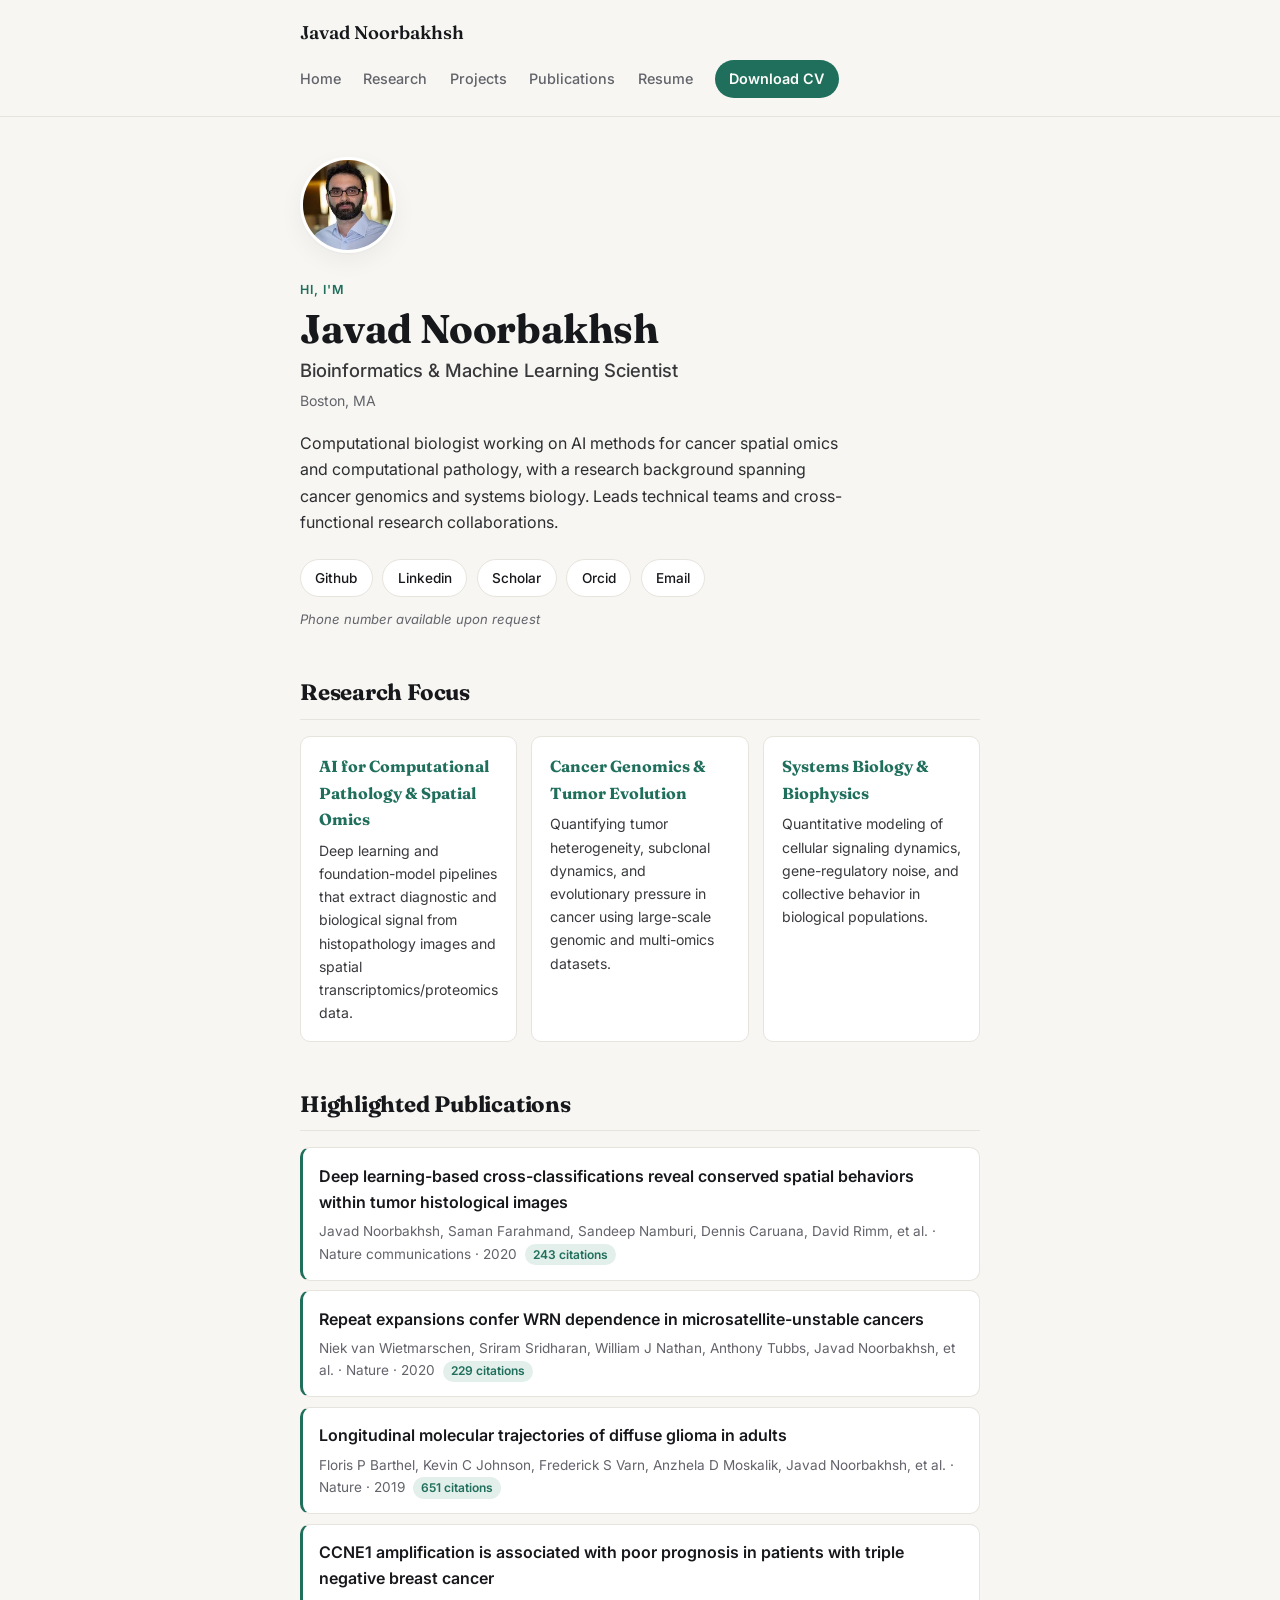
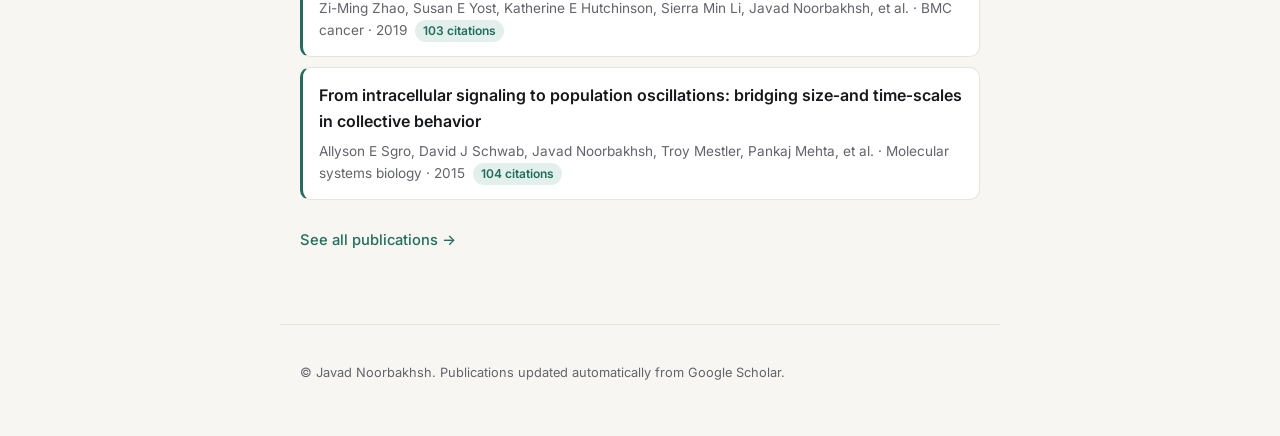
==== docs/index.html @ 7a8bcbe6 "Drop conference abstracts from publications AACR meeting abstracts are published as Supplement issue" ====
<!DOCTYPE html>
<html lang="en">
<head>
<meta charset="UTF-8">
<meta name="viewport" content="width=device-width, initial-scale=1.0">
<title>Javad Noorbakhsh</title>
<link rel="icon" href="data:image/svg+xml,%3Csvg xmlns='http://www.w3.org/2000/svg' viewBox='0 0 64 64'%3E%3Crect width='64' height='64' rx='14' fill='%231f6f5c'/%3E%3Ctext x='32' y='43' font-family='Georgia,serif' font-size='26' fill='%23fdfcf9' text-anchor='middle'%3EJN%3C/text%3E%3C/svg%3E">
<link rel="preconnect" href="https://fonts.googleapis.com">
<link rel="preconnect" href="https://fonts.gstatic.com" crossorigin>
<link href="https://fonts.googleapis.com/css2?family=Fraunces:opsz,wght@9..144,500;9..144,600;9..144,700&family=Inter:wght@400;500;600;700&display=swap" rel="stylesheet">
<link rel="stylesheet" href="static/css/style.css?v=95b42c0e">
<!-- Cloudflare Web Analytics -->
<script type='module' src='https://static.cloudflareinsights.com/beacon.min.js' data-cf-beacon='{"token": "6f290669b842490dbf010fffe3a1cbd2"}'></script>
<!-- End Cloudflare Web Analytics -->
</head>
<body>
<header class="site-header">
  <div class="header-inner">
    <a class="site-title" href="index.html">Javad Noorbakhsh</a>
    <nav>
      <a href="index.html">Home</a>
      <a href="research.html">Research</a>
      <a href="projects.html">Projects</a>
      <a href="publications.html">Publications</a>
      <a href="resume.html">Resume</a>
      <a href="resume.pdf?v=662eb0b9" class="btn-nav">Download CV</a>
    </nav>
  </div>
</header>
<main>

<section class="hero">
  <img class="avatar" src="static/images/profile.webp?v=7f73eb44" alt="Javad Noorbakhsh">
  <p class="kicker">Hi, I'm</p>
  <h1>Javad Noorbakhsh</h1>
  <p class="subtitle">Bioinformatics & Machine Learning Scientist</p>
  <p class="location">Boston, MA</p>
  <p class="bio">Computational biologist working on AI methods for cancer spatial omics and computational pathology, with a research background spanning cancer genomics and systems biology. Leads technical teams and cross-functional research collaborations.
</p>
  <ul class="social-links">
    
    <li><a href="https://github.com/javadnoorb" target="_blank" rel="noopener">Github</a></li>
    
    <li><a href="https://www.linkedin.com/in/javadnoorbakhsh/" target="_blank" rel="noopener">Linkedin</a></li>
    
    <li><a href="https://scholar.google.com/citations?user=xfENK6oAAAAJ" target="_blank" rel="noopener">Scholar</a></li>
    
    <li><a href="https://orcid.org/0000-0002-6196-8061" target="_blank" rel="noopener">Orcid</a></li>
    
    <li><a href="mailto:javad.noorbakhsh@gmail.com">Email</a></li>
  </ul>
  <p class="phone-note">Phone number available upon request</p>
</section>


<section class="research-focus">
  <h2>Research Focus</h2>
  <div class="focus-grid">
    
    <div class="focus-card">
      <h3>AI for Computational Pathology & Spatial Omics</h3>
      <p>Deep learning and foundation-model pipelines that extract diagnostic and biological signal from histopathology images and spatial transcriptomics/proteomics data.</p>
    </div>
    
    <div class="focus-card">
      <h3>Cancer Genomics & Tumor Evolution</h3>
      <p>Quantifying tumor heterogeneity, subclonal dynamics, and evolutionary pressure in cancer using large-scale genomic and multi-omics datasets.</p>
    </div>
    
    <div class="focus-card">
      <h3>Systems Biology & Biophysics</h3>
      <p>Quantitative modeling of cellular signaling dynamics, gene-regulatory noise, and collective behavior in biological populations.</p>
    </div>
    
  </div>
</section>



<section class="recent-publications">
  <h2>Highlighted Publications</h2>
  <ul class="pub-list">
    
    <li>
      <a href="https://www.nature.com/articles/s41467-020-20030-5" target="_blank" rel="noopener">Deep learning-based cross-classifications reveal conserved spatial behaviors within tumor histological images</a>
      <span class="pub-meta">
        Javad Noorbakhsh, Saman Farahmand, Sandeep Namburi, Dennis Caruana, David Rimm, et al. &middot; Nature communications &middot; 2020<span class="citation-badge">243 citations</span>
      </span>
    </li>
    
    <li>
      <a href="https://www.nature.com/articles/s41586-020-2769-8" target="_blank" rel="noopener">Repeat expansions confer WRN dependence in microsatellite-unstable cancers</a>
      <span class="pub-meta">
        Niek van Wietmarschen, Sriram Sridharan, William J Nathan, Anthony Tubbs, Javad Noorbakhsh, et al. &middot; Nature &middot; 2020<span class="citation-badge">229 citations</span>
      </span>
    </li>
    
    <li>
      <a href="https://www.nature.com/articles/s41586-019-1775-1" target="_blank" rel="noopener">Longitudinal molecular trajectories of diffuse glioma in adults</a>
      <span class="pub-meta">
        Floris P Barthel, Kevin C Johnson, Frederick S Varn, Anzhela D Moskalik, Javad Noorbakhsh, et al. &middot; Nature &middot; 2019<span class="citation-badge">651 citations</span>
      </span>
    </li>
    
    <li>
      <a href="https://link.springer.com/article/10.1186/s12885-019-5290-4" target="_blank" rel="noopener">CCNE1 amplification is associated with poor prognosis in patients with triple negative breast cancer</a>
      <span class="pub-meta">
        Zi-Ming Zhao, Susan E Yost, Katherine E Hutchinson, Sierra Min Li, Javad Noorbakhsh, et al. &middot; BMC cancer &middot; 2019<span class="citation-badge">103 citations</span>
      </span>
    </li>
    
    <li>
      <a href="https://link.springer.com/article/10.15252/msb.20145352" target="_blank" rel="noopener">From intracellular signaling to population oscillations: bridging size‐and time‐scales in collective behavior</a>
      <span class="pub-meta">
        Allyson E Sgro, David J Schwab, Javad Noorbakhsh, Troy Mestler, Pankaj Mehta, et al. &middot; Molecular systems biology &middot; 2015<span class="citation-badge">104 citations</span>
      </span>
    </li>
    
  </ul>
  <a class="see-all" href="publications.html">See all publications &rarr;</a>
</section>


</main>
<footer class="site-footer">
  <p>&copy; Javad Noorbakhsh. Publications updated automatically from Google Scholar.</p>
</footer>
</body>
</html>
---- docs/static/css/style.css ----
:root {
  --bg: #f7f6f2;
  --surface: #ffffff;
  --text: #17181c;
  --muted: #63646b;
  --border: #e7e4dd;
  --accent: #1f6f5c;
  --accent-soft: #e3efea;
  --accent-contrast: #fdfcf9;
  --max-width: 720px;
  --shadow: 0 1px 2px rgba(23, 24, 28, 0.04), 0 8px 24px rgba(23, 24, 28, 0.05);
}

@media (prefers-color-scheme: dark) {
  :root {
    --bg: #14161a;
    --surface: #1c1f24;
    --text: #ecebe7;
    --muted: #9b9ca3;
    --border: #2b2e34;
    --accent: #55d6bb;
    --accent-soft: rgba(85, 214, 187, 0.12);
    --accent-contrast: #0c1210;
    --shadow: 0 1px 2px rgba(0, 0, 0, 0.2), 0 8px 24px rgba(0, 0, 0, 0.3);
  }
}

* { box-sizing: border-box; }

body {
  margin: 0;
  overflow-x: hidden;
  background: var(--bg);
  color: var(--text);
  font-family: "Inter", -apple-system, BlinkMacSystemFont, "Segoe UI", Roboto, Helvetica, Arial, sans-serif;
  line-height: 1.65;
  -webkit-font-smoothing: antialiased;
}

h1, h2 {
  font-family: "Fraunces", Georgia, "Times New Roman", serif;
  letter-spacing: -0.01em;
}

main {
  max-width: var(--max-width);
  margin: 0 auto;
  padding: 2.5rem 1.25rem 4.5rem;
}

/* Header */

.site-header {
  position: sticky;
  top: 0;
  z-index: 10;
  background: color-mix(in srgb, var(--bg) 88%, transparent);
  backdrop-filter: blur(10px);
  border-bottom: 1px solid var(--border);
}

.header-inner {
  display: flex;
  flex-wrap: wrap;
  align-items: center;
  justify-content: space-between;
  gap: 0.75rem;
  max-width: var(--max-width);
  margin: 0 auto;
  padding: 1.1rem 1.25rem;
}

.site-title {
  font-family: "Fraunces", Georgia, serif;
  font-weight: 600;
  font-size: 1.15rem;
  color: var(--text);
  text-decoration: none;
}

.site-header nav {
  display: flex;
  flex-wrap: wrap;
  align-items: center;
  justify-content: flex-end;
  gap: 0.6rem 1.4rem;
}

@media (max-width: 480px) {
  .header-inner {
    justify-content: center;
  }

  .site-header nav {
    justify-content: center;
    width: 100%;
    gap: 0.5rem 0.9rem;
  }

  .site-header nav a {
    font-size: 0.85rem;
  }
}

.site-header nav a {
  color: var(--muted);
  text-decoration: none;
  font-size: 0.9rem;
  font-weight: 500;
  transition: color 0.15s ease;
}

.site-header nav a:hover { color: var(--accent); }

.site-header nav a.btn-nav {
  color: var(--accent-contrast);
  background: var(--accent);
  padding: 0.45rem 0.9rem;
  border-radius: 999px;
  font-weight: 600;
}

.site-header nav a.btn-nav:hover {
  opacity: 0.9;
  color: var(--accent-contrast);
}

/* Hero */

.avatar {
  width: 96px;
  height: 96px;
  border-radius: 50%;
  object-fit: cover;
  margin-bottom: 1.25rem;
  box-shadow: var(--shadow);
  border: 3px solid var(--surface);
}

.kicker {
  text-transform: uppercase;
  letter-spacing: 0.08em;
  font-size: 0.78rem;
  font-weight: 600;
  color: var(--accent);
  margin: 0 0 0.35rem;
}

.hero h1 {
  margin: 0 0 0.2rem;
  font-size: 2.5rem;
  line-height: 1.15;
}

.hero .subtitle {
  color: var(--text);
  opacity: 0.85;
  margin: 0;
  font-size: 1.15rem;
  font-weight: 500;
}

.hero .location {
  color: var(--muted);
  margin: 0.2rem 0 1.1rem;
  font-size: 0.88rem;
}

.hero .bio {
  margin: 0 0 1.5rem;
  max-width: 56ch;
  color: var(--text);
  opacity: 0.9;
}

.social-links {
  list-style: none;
  padding: 0;
  margin: 0;
  display: flex;
  flex-wrap: wrap;
  gap: 0.6rem;
}

.social-links a {
  display: inline-block;
  color: var(--text);
  background: var(--surface);
  border: 1px solid var(--border);
  text-decoration: none;
  font-size: 0.85rem;
  font-weight: 500;
  padding: 0.4rem 0.9rem;
  border-radius: 999px;
  transition: border-color 0.15s ease, color 0.15s ease, transform 0.15s ease;
}

.social-links a:hover {
  border-color: var(--accent);
  color: var(--accent);
  transform: translateY(-1px);
}

.phone-note {
  margin: 0.75rem 0 0;
  color: var(--muted);
  font-size: 0.82rem;
  font-style: italic;
}

/* Section headings */

h2 {
  font-size: 1.4rem;
  margin-top: 2.75rem;
  margin-bottom: 1rem;
  padding-bottom: 0.5rem;
  border-bottom: 1px solid var(--border);
}

.focus-grid {
  display: grid;
  grid-template-columns: repeat(auto-fit, minmax(200px, 1fr));
  gap: 0.9rem;
}

.focus-card {
  padding: 1rem 1.1rem;
  background: var(--surface);
  border: 1px solid var(--border);
  border-radius: 10px;
}

.focus-card h3 {
  font-family: "Fraunces", Georgia, serif;
  font-size: 1rem;
  margin: 0 0 0.4rem;
  color: var(--accent);
}

.focus-card p {
  margin: 0;
  font-size: 0.88rem;
  color: var(--text);
  opacity: 0.85;
}

.page-intro {
  color: var(--muted);
  margin-top: -0.5rem;
}

.highlight-grid {
  display: grid;
  grid-template-columns: repeat(auto-fit, minmax(260px, 1fr));
  gap: 1.1rem;
  margin-top: 1.5rem;
}

.highlight-card {
  display: block;
  background: var(--surface);
  border: 1px solid var(--border);
  border-radius: 12px;
  overflow: hidden;
  text-decoration: none;
  color: var(--text);
  transition: box-shadow 0.15s ease, transform 0.15s ease;
}

.highlight-card:hover {
  box-shadow: var(--shadow);
  transform: translateY(-2px);
}

.highlight-card img {
  display: block;
  width: 100%;
  height: auto;
  background: var(--accent-soft);
}

.highlight-body {
  padding: 1rem 1.1rem 1.2rem;
}

.highlight-body h3 {
  font-family: "Fraunces", Georgia, serif;
  font-size: 1.05rem;
  margin: 0 0 0.3rem;
  line-height: 1.35;
}

.highlight-summary {
  margin: 0.6rem 0 0;
  font-size: 0.88rem;
  opacity: 0.85;
}

.project-grid {
  display: grid;
  grid-template-columns: repeat(auto-fit, minmax(260px, 1fr));
  gap: 1.1rem;
  margin-top: 1.5rem;
}

.project-card {
  background: var(--surface);
  border: 1px solid var(--border);
  border-radius: 12px;
  overflow: hidden;
  transition: box-shadow 0.15s ease, transform 0.15s ease;
}

.project-card:hover {
  box-shadow: var(--shadow);
  transform: translateY(-2px);
}

.project-link-block {
  display: block;
  text-decoration: none;
  color: var(--text);
}

.project-link-block img {
  display: block;
  width: 100%;
  height: auto;
  background: var(--accent-soft);
}

.project-source-link {
  display: block;
  padding: 0 1.1rem 1rem;
  margin-top: -0.4rem;
  color: var(--accent);
  text-decoration: none;
  font-size: 0.8rem;
  font-weight: 500;
}

.project-source-link:hover {
  text-decoration: underline;
}

.project-body {
  padding: 1rem 1.1rem 1.2rem;
}

.project-body h3 {
  font-family: "Fraunces", Georgia, serif;
  font-size: 1.05rem;
  margin: 0 0 0.4rem;
  line-height: 1.35;
}

.project-description {
  margin: 0;
  font-size: 0.88rem;
  opacity: 0.85;
}

.tag-list {
  display: flex;
  flex-wrap: wrap;
  gap: 0.4rem;
  list-style: none;
  padding: 0;
  margin: 0.7rem 0 0;
}

.tag-list li {
  background: var(--accent-soft);
  color: var(--accent);
  border-radius: 999px;
  padding: 0.22rem 0.7rem;
  font-size: 0.75rem;
  font-weight: 600;
}

.year-heading {
  font-size: 1.1rem;
  color: var(--muted);
  margin-top: 2.25rem;
  margin-bottom: 0.75rem;
  padding-bottom: 0.35rem;
  border-bottom: 1px solid var(--border);
}

/* Publication cards */

.pub-list {
  list-style: none;
  padding: 0;
  margin: 1rem 0;
  display: flex;
  flex-direction: column;
  gap: 0.6rem;
}

.pub-list li {
  padding: 0.9rem 1rem;
  background: var(--surface);
  border: 1px solid var(--border);
  border-left: 3px solid var(--accent);
  border-radius: 10px;
  transition: box-shadow 0.15s ease, transform 0.15s ease;
}

.pub-list li:hover {
  box-shadow: var(--shadow);
  transform: translateY(-1px);
}

.pub-list a {
  color: var(--text);
  text-decoration: none;
  font-weight: 600;
  line-height: 1.4;
}

.pub-list a:hover { color: var(--accent); }

.pub-meta {
  display: block;
  color: var(--muted);
  font-size: 0.85rem;
  margin-top: 0.3rem;
}

.citation-badge {
  display: inline-block;
  margin-left: 0.5rem;
  padding: 0.05rem 0.5rem;
  background: var(--accent-soft);
  color: var(--accent);
  border-radius: 999px;
  font-size: 0.75rem;
  font-weight: 600;
}

.see-all {
  display: inline-block;
  margin-top: 0.75rem;
  color: var(--accent);
  text-decoration: none;
  font-size: 0.92rem;
  font-weight: 500;
}

.see-all:hover { text-decoration: underline; }

/* Resume timeline */

.timeline {
  list-style: none;
  padding: 0 0 0 1.1rem;
  border-left: 2px solid var(--border);
  margin: 1rem 0 0;
}

.timeline li {
  position: relative;
  padding: 0 0 1.4rem 0.8rem;
}

.timeline li::before {
  content: "";
  position: absolute;
  left: -1.5rem;
  top: 0.35rem;
  width: 9px;
  height: 9px;
  border-radius: 50%;
  background: var(--accent);
  box-shadow: 0 0 0 3px var(--accent-soft);
}

.timeline li:last-child { padding-bottom: 0; }

.timeline summary {
  cursor: pointer;
  list-style: none;
}

.timeline summary::-webkit-details-marker { display: none; }

.timeline summary::before {
  content: "\25B8";
  display: inline-block;
  width: 1em;
  margin-right: 0.3rem;
  color: var(--accent);
  transition: transform 0.15s ease;
}

.timeline details[open] summary::before {
  transform: rotate(90deg);
}

.bullets {
  margin: 0.6rem 0 0;
  padding-left: 1.1rem;
}

.bullets li {
  color: var(--text);
  opacity: 0.9;
  font-size: 0.92rem;
  margin-bottom: 0.35rem;
  padding: 0;
}

.bullets li::before { content: none; }

.skill-group-label {
  font-weight: 600;
  font-size: 0.85rem;
  color: var(--muted);
  margin: 1.1rem 0 0.5rem;
}

.skills {
  display: flex;
  flex-wrap: wrap;
  gap: 0.5rem;
  list-style: none;
  padding: 0;
  margin: 0 0 0.5rem;
}

.skills li {
  background: var(--accent-soft);
  color: var(--accent);
  border-radius: 999px;
  padding: 0.32rem 0.9rem;
  font-size: 0.82rem;
  font-weight: 600;
}

.download-link {
  display: inline-block;
  color: var(--accent-contrast);
  background: var(--accent);
  text-decoration: none;
  font-weight: 600;
  font-size: 0.9rem;
  padding: 0.55rem 1.1rem;
  border-radius: 999px;
  transition: opacity 0.15s ease;
}

.download-link:hover { opacity: 0.88; }

.site-footer {
  max-width: var(--max-width);
  margin: 0 auto;
  padding: 1.5rem 1.25rem 2.5rem;
  color: var(--muted);
  font-size: 0.8rem;
  border-top: 1px solid var(--border);
}
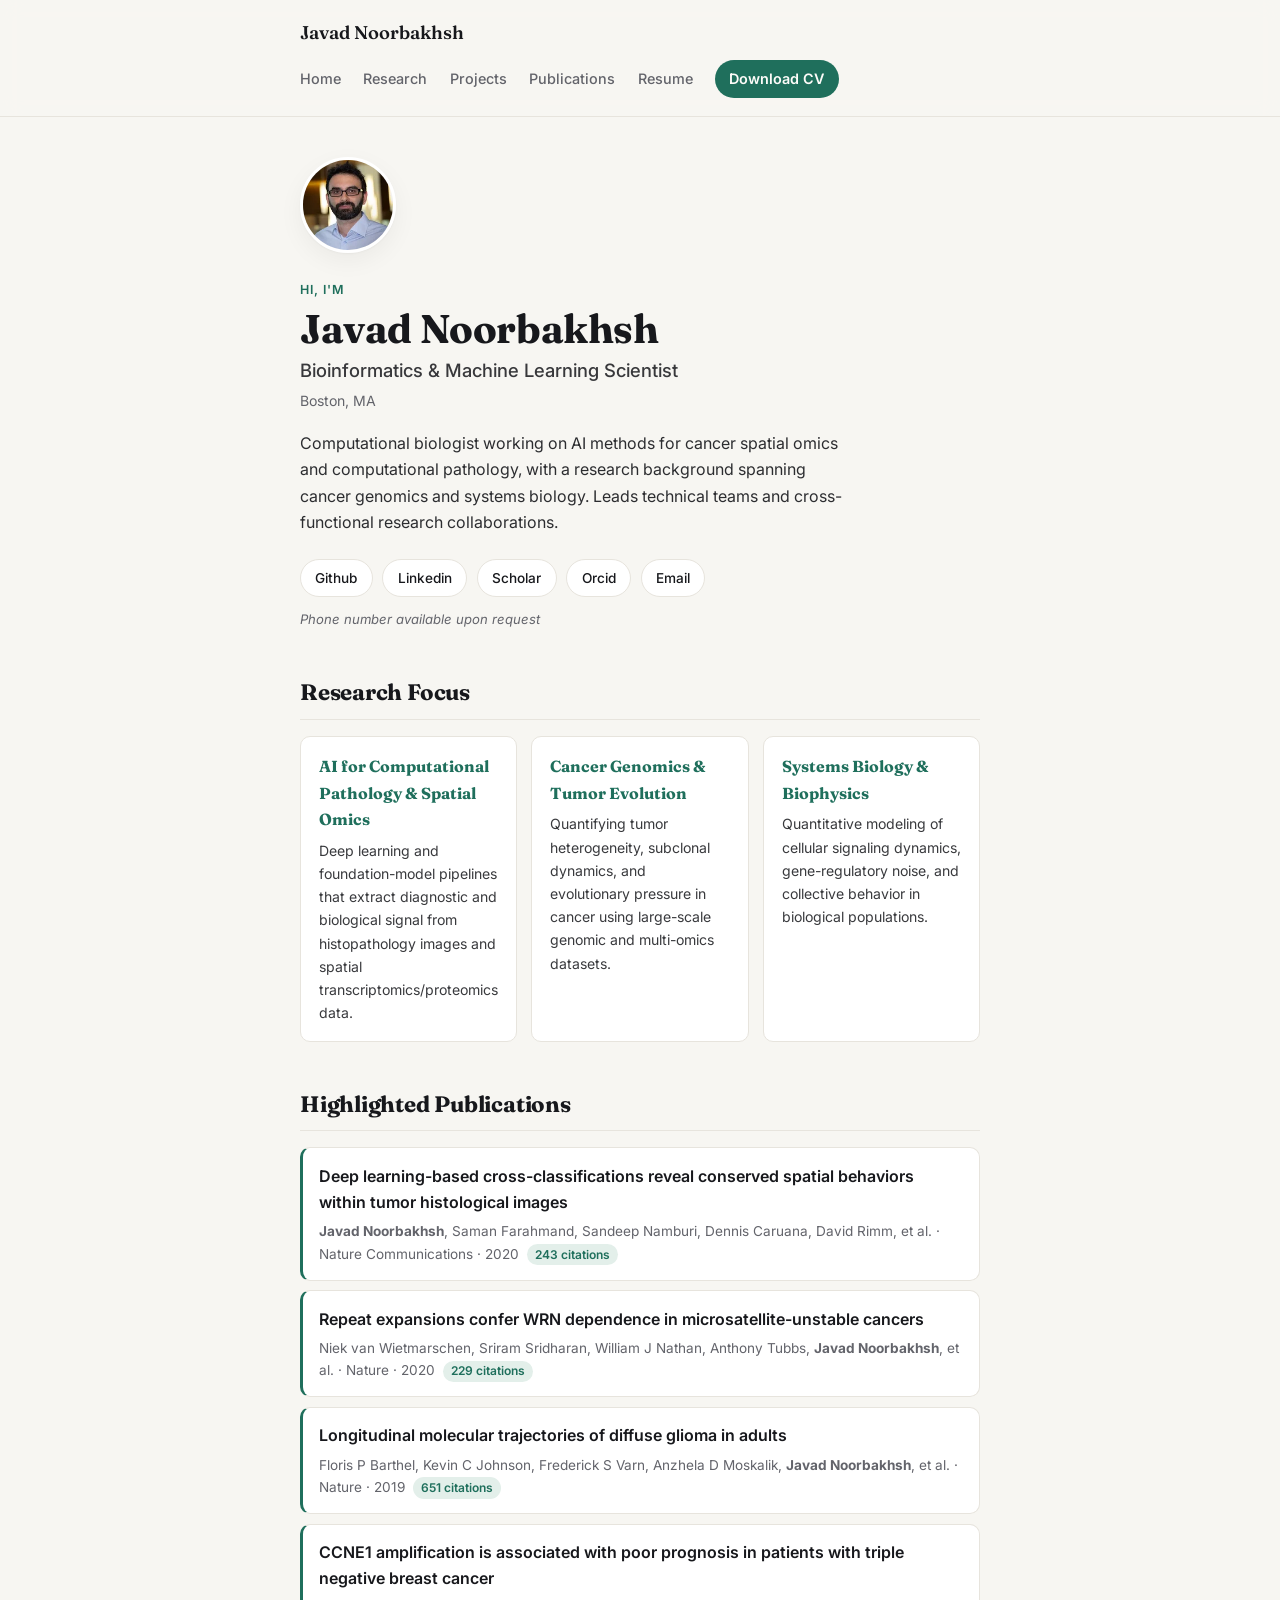
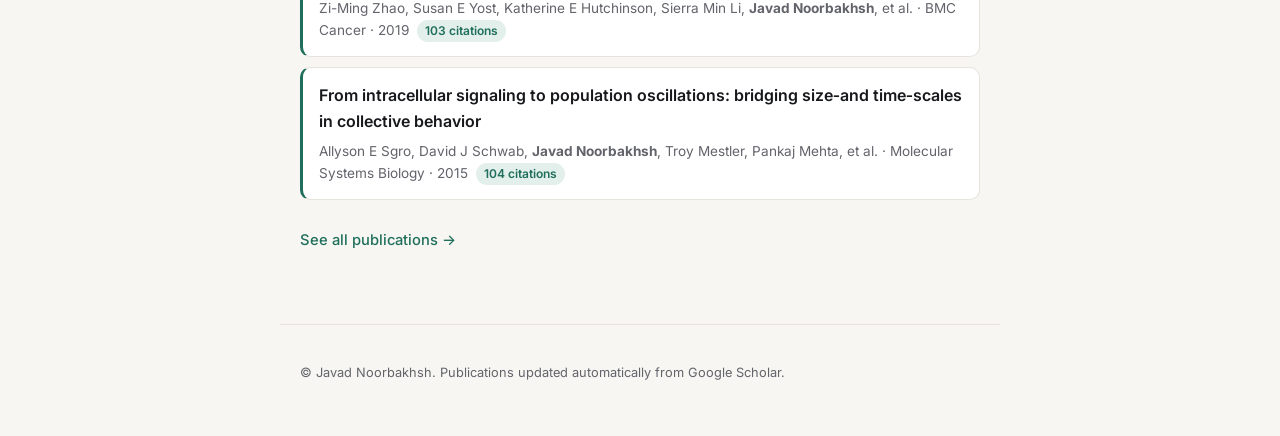
==== commit 5068483a: "Normalize author lists and venues on website Use the same format_authors/format_venue filters as the" ====
--- a/docs/index.html
+++ b/docs/index.html
@@ -23,7 +23,7 @@
       <a href="projects.html">Projects</a>
       <a href="publications.html">Publications</a>
       <a href="resume.html">Resume</a>
-      <a href="resume.pdf?v=662eb0b9" class="btn-nav">Download CV</a>
+      <a href="resume.pdf?v=d8eda64f" class="btn-nav">Download CV</a>
     </nav>
   </div>
 </header>
@@ -84,35 +84,35 @@
     <li>
       <a href="https://www.nature.com/articles/s41467-020-20030-5" target="_blank" rel="noopener">Deep learning-based cross-classifications reveal conserved spatial behaviors within tumor histological images</a>
       <span class="pub-meta">
-        Javad Noorbakhsh, Saman Farahmand, Sandeep Namburi, Dennis Caruana, David Rimm, et al. &middot; Nature communications &middot; 2020<span class="citation-badge">243 citations</span>
+        <strong>Javad Noorbakhsh</strong>, Saman Farahmand, Sandeep Namburi, Dennis Caruana, David Rimm, et al. &middot; Nature Communications &middot; 2020<span class="citation-badge">243 citations</span>
       </span>
     </li>
     
     <li>
       <a href="https://www.nature.com/articles/s41586-020-2769-8" target="_blank" rel="noopener">Repeat expansions confer WRN dependence in microsatellite-unstable cancers</a>
       <span class="pub-meta">
-        Niek van Wietmarschen, Sriram Sridharan, William J Nathan, Anthony Tubbs, Javad Noorbakhsh, et al. &middot; Nature &middot; 2020<span class="citation-badge">229 citations</span>
+        Niek van Wietmarschen, Sriram Sridharan, William J Nathan, Anthony Tubbs, <strong>Javad Noorbakhsh</strong>, et al. &middot; Nature &middot; 2020<span class="citation-badge">229 citations</span>
       </span>
     </li>
     
     <li>
       <a href="https://www.nature.com/articles/s41586-019-1775-1" target="_blank" rel="noopener">Longitudinal molecular trajectories of diffuse glioma in adults</a>
       <span class="pub-meta">
-        Floris P Barthel, Kevin C Johnson, Frederick S Varn, Anzhela D Moskalik, Javad Noorbakhsh, et al. &middot; Nature &middot; 2019<span class="citation-badge">651 citations</span>
+        Floris P Barthel, Kevin C Johnson, Frederick S Varn, Anzhela D Moskalik, <strong>Javad Noorbakhsh</strong>, et al. &middot; Nature &middot; 2019<span class="citation-badge">651 citations</span>
       </span>
     </li>
     
     <li>
       <a href="https://link.springer.com/article/10.1186/s12885-019-5290-4" target="_blank" rel="noopener">CCNE1 amplification is associated with poor prognosis in patients with triple negative breast cancer</a>
       <span class="pub-meta">
-        Zi-Ming Zhao, Susan E Yost, Katherine E Hutchinson, Sierra Min Li, Javad Noorbakhsh, et al. &middot; BMC cancer &middot; 2019<span class="citation-badge">103 citations</span>
+        Zi-Ming Zhao, Susan E Yost, Katherine E Hutchinson, Sierra Min Li, <strong>Javad Noorbakhsh</strong>, et al. &middot; BMC Cancer &middot; 2019<span class="citation-badge">103 citations</span>
       </span>
     </li>
     
     <li>
       <a href="https://link.springer.com/article/10.15252/msb.20145352" target="_blank" rel="noopener">From intracellular signaling to population oscillations: bridging size‐and time‐scales in collective behavior</a>
       <span class="pub-meta">
-        Allyson E Sgro, David J Schwab, Javad Noorbakhsh, Troy Mestler, Pankaj Mehta, et al. &middot; Molecular systems biology &middot; 2015<span class="citation-badge">104 citations</span>
+        Allyson E Sgro, David J Schwab, <strong>Javad Noorbakhsh</strong>, Troy Mestler, Pankaj Mehta, et al. &middot; Molecular Systems Biology &middot; 2015<span class="citation-badge">104 citations</span>
       </span>
     </li>
     
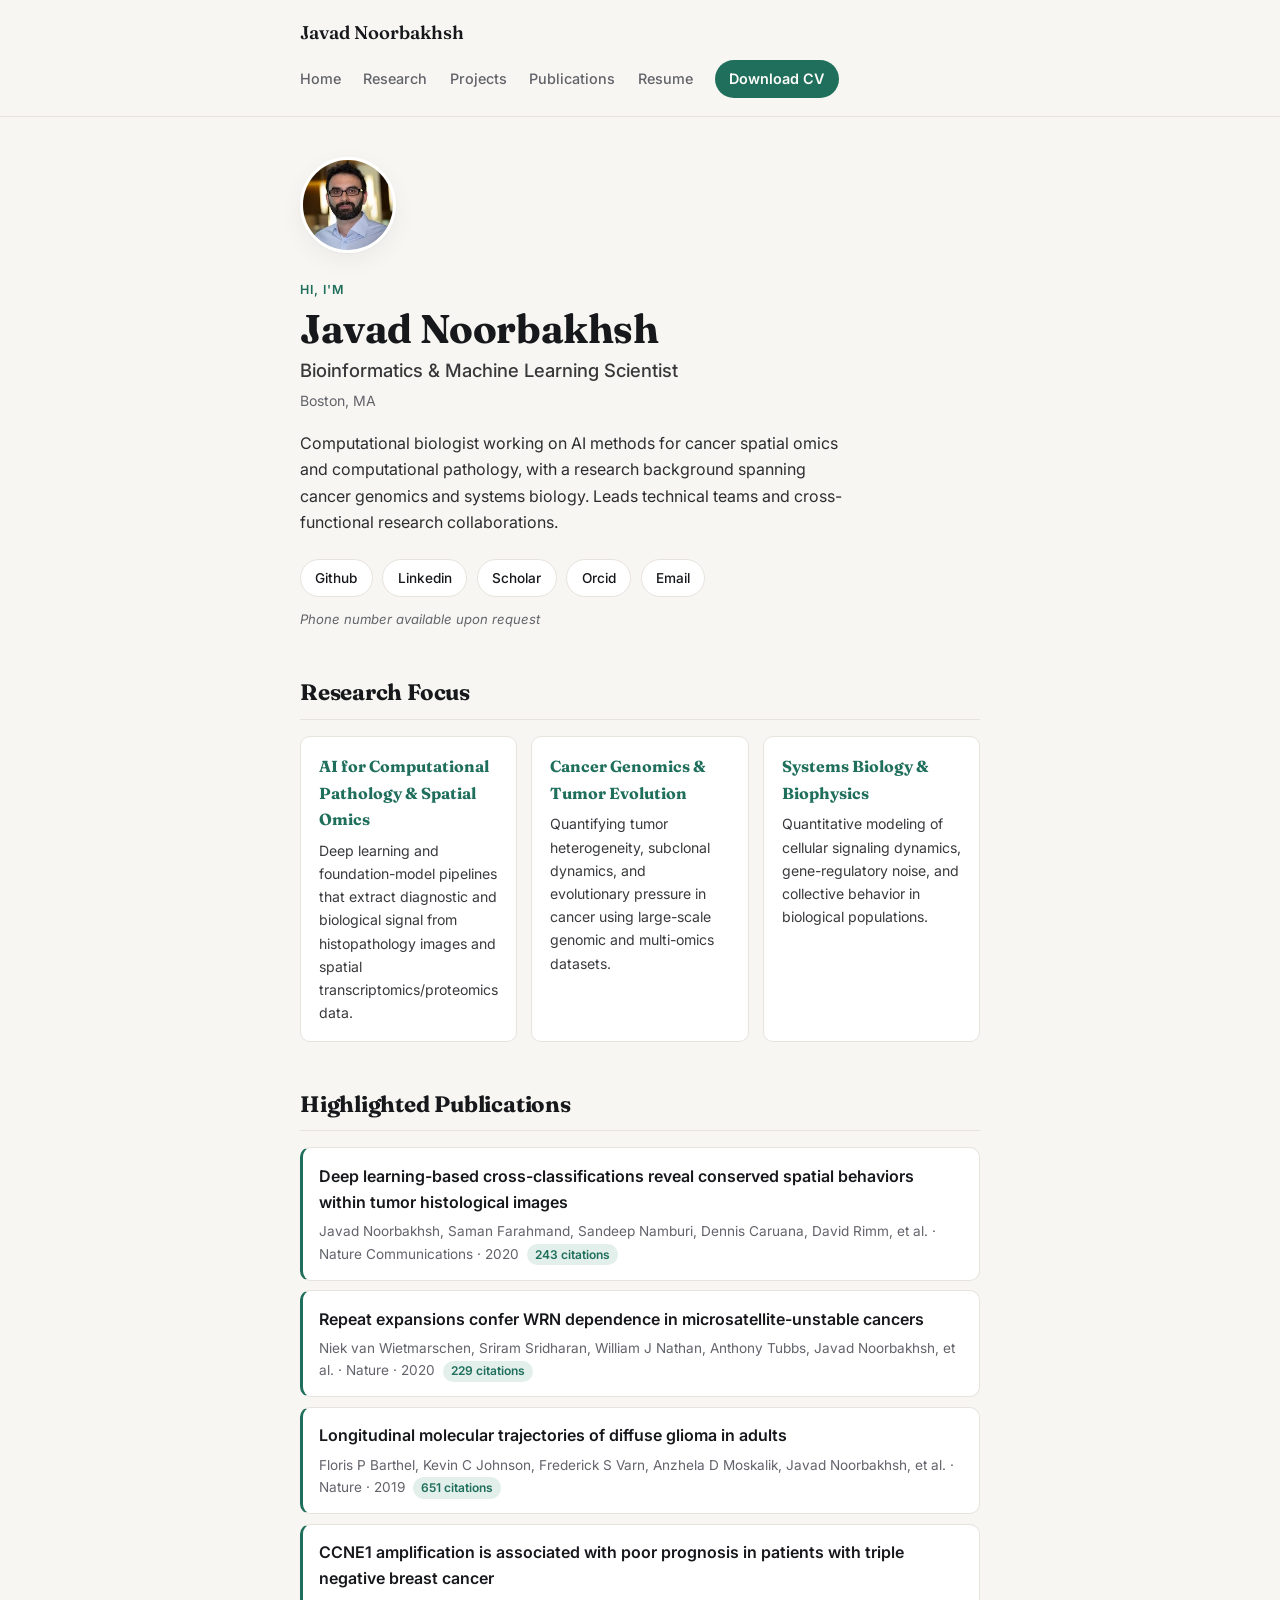
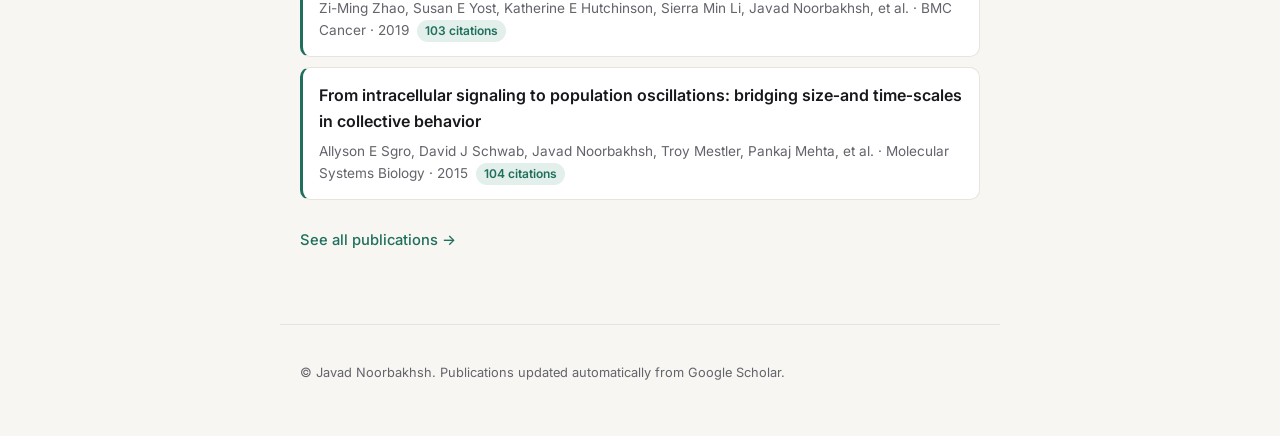
==== commit 70736b01: "Emphasize paper titles, not the owner's name Bolding the owner's name in every author list competed " ====
--- a/docs/index.html
+++ b/docs/index.html
@@ -23,7 +23,7 @@
       <a href="projects.html">Projects</a>
       <a href="publications.html">Publications</a>
       <a href="resume.html">Resume</a>
-      <a href="resume.pdf?v=d8eda64f" class="btn-nav">Download CV</a>
+      <a href="resume.pdf?v=66e9c95d" class="btn-nav">Download CV</a>
     </nav>
   </div>
 </header>
@@ -84,35 +84,35 @@
     <li>
       <a href="https://www.nature.com/articles/s41467-020-20030-5" target="_blank" rel="noopener">Deep learning-based cross-classifications reveal conserved spatial behaviors within tumor histological images</a>
       <span class="pub-meta">
-        <strong>Javad Noorbakhsh</strong>, Saman Farahmand, Sandeep Namburi, Dennis Caruana, David Rimm, et al. &middot; Nature Communications &middot; 2020<span class="citation-badge">243 citations</span>
+        Javad Noorbakhsh, Saman Farahmand, Sandeep Namburi, Dennis Caruana, David Rimm, et al. &middot; Nature Communications &middot; 2020<span class="citation-badge">243 citations</span>
       </span>
     </li>
     
     <li>
       <a href="https://www.nature.com/articles/s41586-020-2769-8" target="_blank" rel="noopener">Repeat expansions confer WRN dependence in microsatellite-unstable cancers</a>
       <span class="pub-meta">
-        Niek van Wietmarschen, Sriram Sridharan, William J Nathan, Anthony Tubbs, <strong>Javad Noorbakhsh</strong>, et al. &middot; Nature &middot; 2020<span class="citation-badge">229 citations</span>
+        Niek van Wietmarschen, Sriram Sridharan, William J Nathan, Anthony Tubbs, Javad Noorbakhsh, et al. &middot; Nature &middot; 2020<span class="citation-badge">229 citations</span>
       </span>
     </li>
     
     <li>
       <a href="https://www.nature.com/articles/s41586-019-1775-1" target="_blank" rel="noopener">Longitudinal molecular trajectories of diffuse glioma in adults</a>
       <span class="pub-meta">
-        Floris P Barthel, Kevin C Johnson, Frederick S Varn, Anzhela D Moskalik, <strong>Javad Noorbakhsh</strong>, et al. &middot; Nature &middot; 2019<span class="citation-badge">651 citations</span>
+        Floris P Barthel, Kevin C Johnson, Frederick S Varn, Anzhela D Moskalik, Javad Noorbakhsh, et al. &middot; Nature &middot; 2019<span class="citation-badge">651 citations</span>
       </span>
     </li>
     
     <li>
       <a href="https://link.springer.com/article/10.1186/s12885-019-5290-4" target="_blank" rel="noopener">CCNE1 amplification is associated with poor prognosis in patients with triple negative breast cancer</a>
       <span class="pub-meta">
-        Zi-Ming Zhao, Susan E Yost, Katherine E Hutchinson, Sierra Min Li, <strong>Javad Noorbakhsh</strong>, et al. &middot; BMC Cancer &middot; 2019<span class="citation-badge">103 citations</span>
+        Zi-Ming Zhao, Susan E Yost, Katherine E Hutchinson, Sierra Min Li, Javad Noorbakhsh, et al. &middot; BMC Cancer &middot; 2019<span class="citation-badge">103 citations</span>
       </span>
     </li>
     
     <li>
       <a href="https://link.springer.com/article/10.15252/msb.20145352" target="_blank" rel="noopener">From intracellular signaling to population oscillations: bridging size‐and time‐scales in collective behavior</a>
       <span class="pub-meta">
-        Allyson E Sgro, David J Schwab, <strong>Javad Noorbakhsh</strong>, Troy Mestler, Pankaj Mehta, et al. &middot; Molecular Systems Biology &middot; 2015<span class="citation-badge">104 citations</span>
+        Allyson E Sgro, David J Schwab, Javad Noorbakhsh, Troy Mestler, Pankaj Mehta, et al. &middot; Molecular Systems Biology &middot; 2015<span class="citation-badge">104 citations</span>
       </span>
     </li>
     
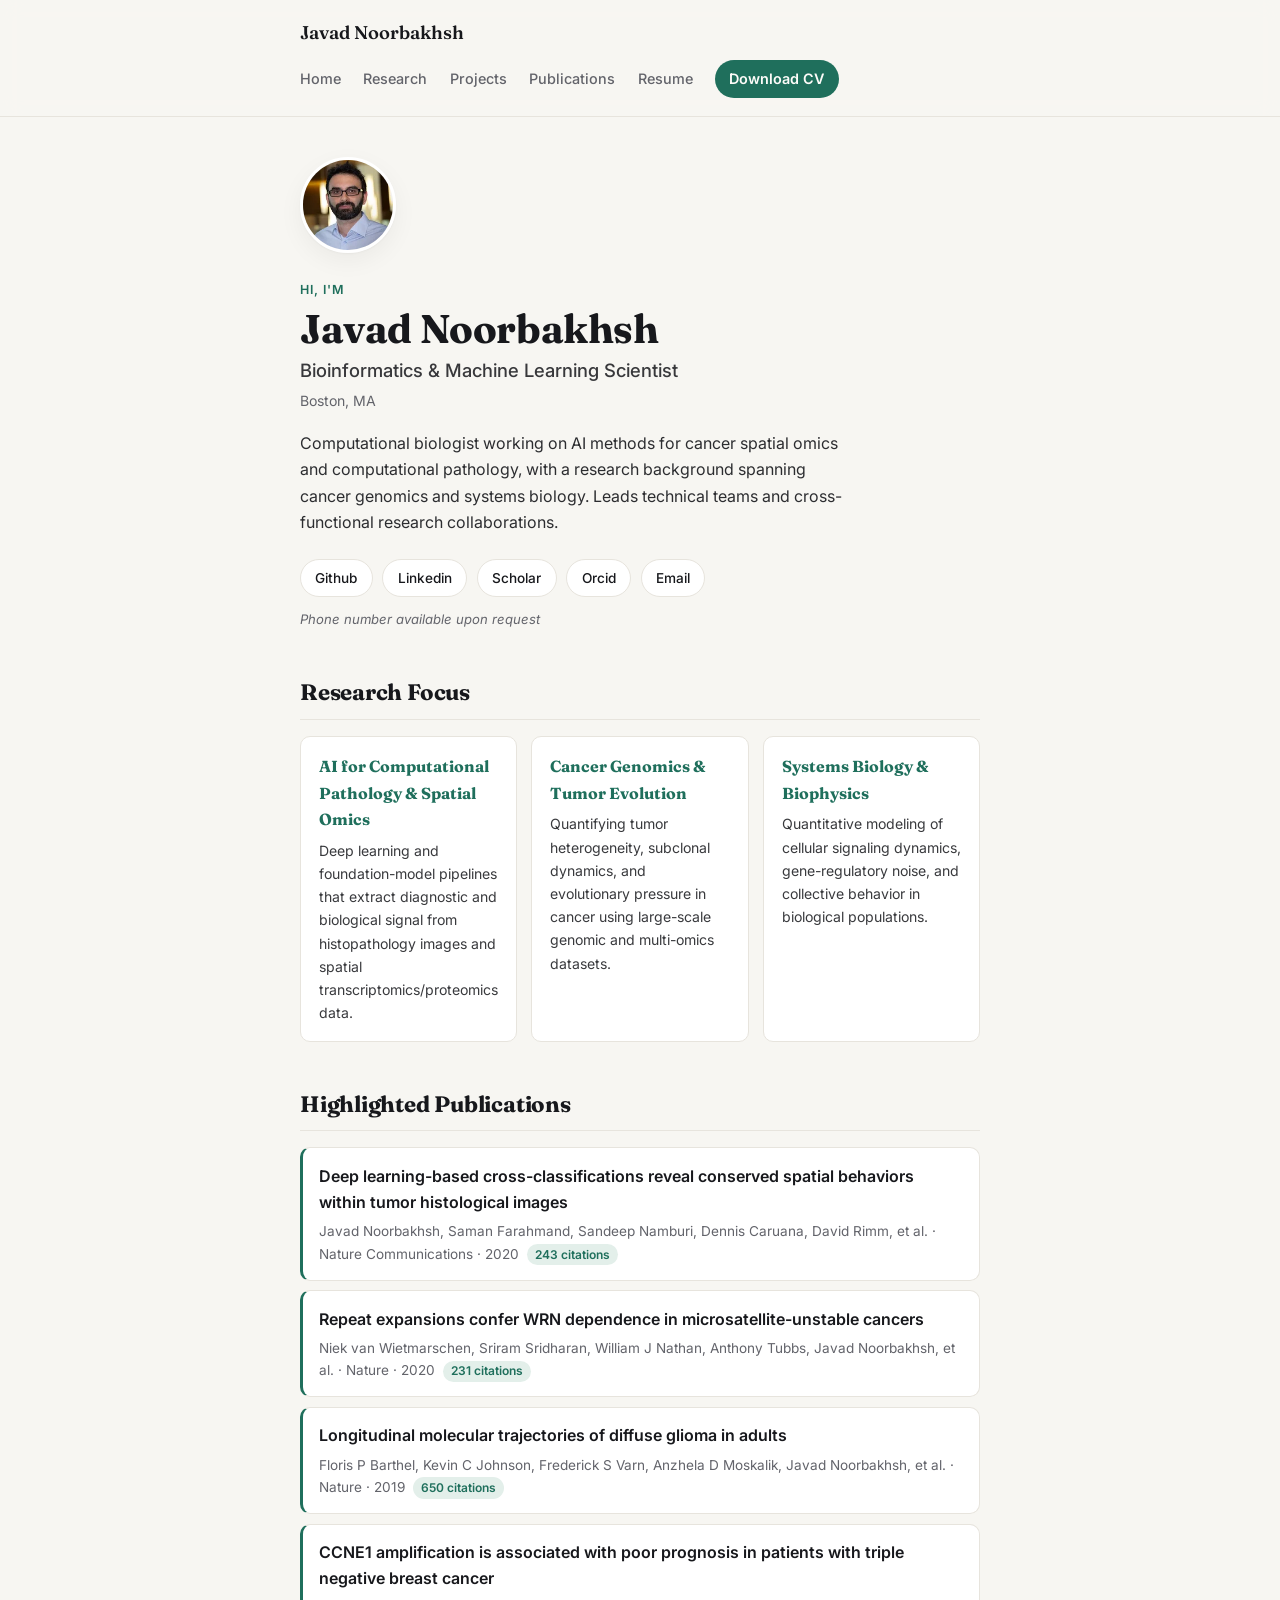
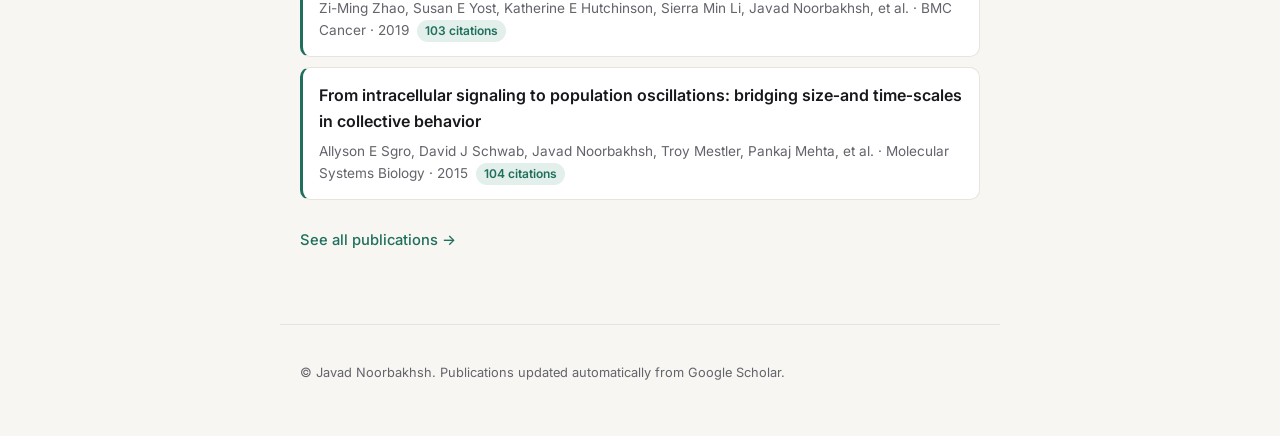
==== commit dc7dc14e: "Auto-update publications and rebuild site [skip ci]" ====
--- a/docs/index.html
+++ b/docs/index.html
@@ -23,7 +23,7 @@
       <a href="projects.html">Projects</a>
       <a href="publications.html">Publications</a>
       <a href="resume.html">Resume</a>
-      <a href="resume.pdf?v=66e9c95d" class="btn-nav">Download CV</a>
+      <a href="resume.pdf?v=f01fe9b9" class="btn-nav">Download CV</a>
     </nav>
   </div>
 </header>
@@ -91,14 +91,14 @@
     <li>
       <a href="https://www.nature.com/articles/s41586-020-2769-8" target="_blank" rel="noopener">Repeat expansions confer WRN dependence in microsatellite-unstable cancers</a>
       <span class="pub-meta">
-        Niek van Wietmarschen, Sriram Sridharan, William J Nathan, Anthony Tubbs, Javad Noorbakhsh, et al. &middot; Nature &middot; 2020<span class="citation-badge">229 citations</span>
+        Niek van Wietmarschen, Sriram Sridharan, William J Nathan, Anthony Tubbs, Javad Noorbakhsh, et al. &middot; Nature &middot; 2020<span class="citation-badge">231 citations</span>
       </span>
     </li>
     
     <li>
       <a href="https://www.nature.com/articles/s41586-019-1775-1" target="_blank" rel="noopener">Longitudinal molecular trajectories of diffuse glioma in adults</a>
       <span class="pub-meta">
-        Floris P Barthel, Kevin C Johnson, Frederick S Varn, Anzhela D Moskalik, Javad Noorbakhsh, et al. &middot; Nature &middot; 2019<span class="citation-badge">651 citations</span>
+        Floris P Barthel, Kevin C Johnson, Frederick S Varn, Anzhela D Moskalik, Javad Noorbakhsh, et al. &middot; Nature &middot; 2019<span class="citation-badge">650 citations</span>
       </span>
     </li>
     
